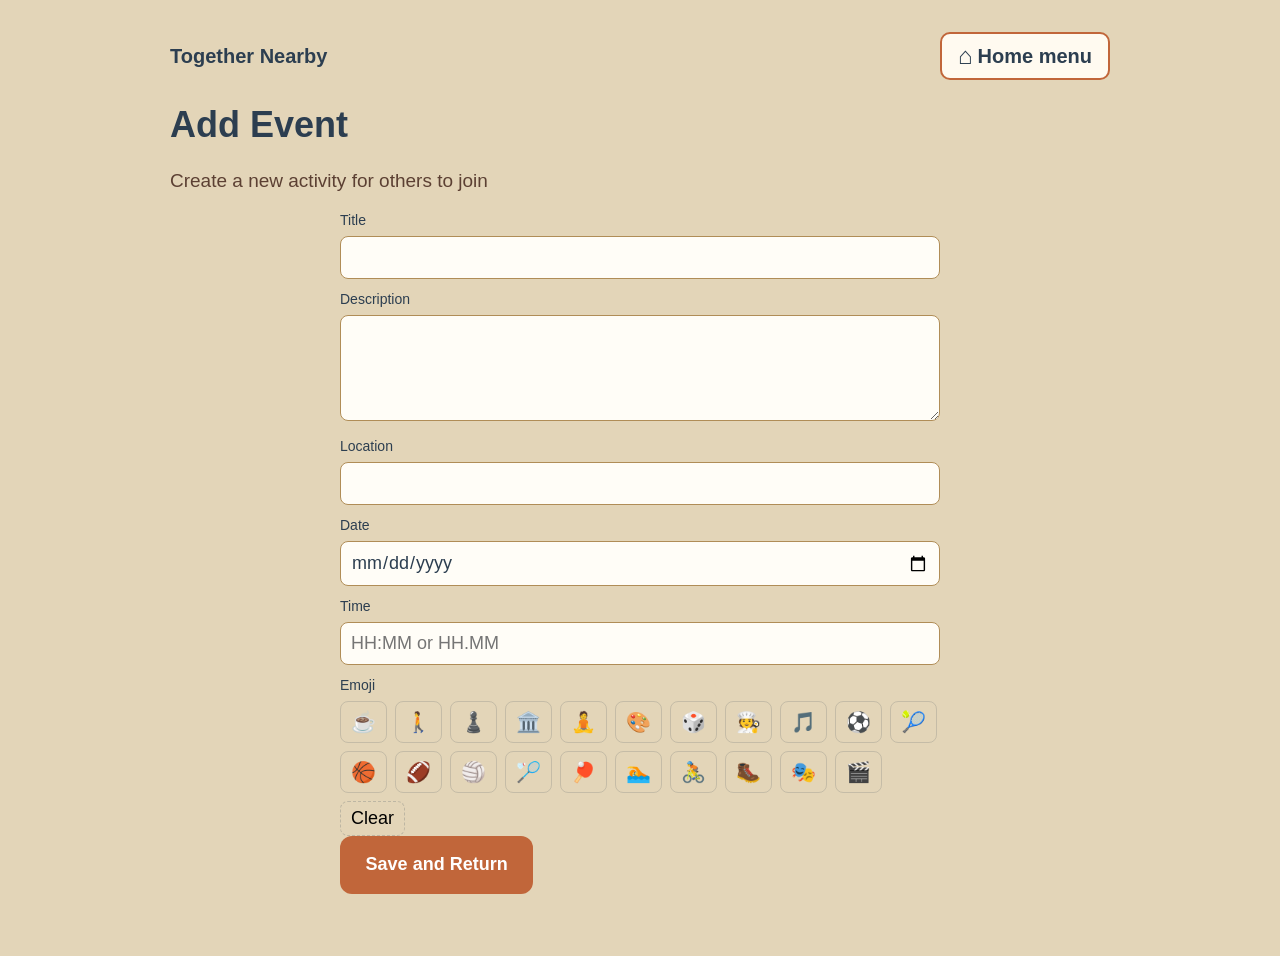
==== MeetTogether/addEvent.html @ 5e83ce13 "First Commit for together nearby" ====
<!DOCTYPE html>
<html lang="en">
<head>
    <meta charset="UTF-8">
    <meta name="viewport" content="width=device-width, initial-scale=1.0">
    <title>Add Event - Together Nearby</title>
    <link rel="stylesheet" href="style.css">
</head>
<body>

<div class="container">

    <header class="topbar">
        <div class="brand">Together Nearby</div>
        <nav class="home-menu-wrap">
            <button class="home-menu-button" type="button" aria-expanded="false" aria-controls="homeMenu"><span aria-hidden="true">⌂</span> Home menu</button>
            <div class="home-menu" id="homeMenu">
                <a href="SplashPage.html">Home</a>
                <a href="settings.html">Settings</a>
                <a href="friends.html">Friends</a>
                <a href="profile.html">Profile</a>
                <a href="favourites.html">Favourites</a>
                <a href="login.html">Log in</a>
            </div>
        </nav>
    </header>
    <h1>Add Event</h1>
    <p class="subtitle">Create a new activity for others to join</p>

    <main style="max-width:600px;margin:20px auto;text-align:left;">
        <form id="addEventForm" novalidate>
            <label for="eventTitle">Title</label>
            <input id="eventTitle" type="text" required aria-required="true">
            <p class="field-error" id="eventTitleError">Field is required.</p>

            <label for="eventDescription">Description</label>
            <textarea id="eventDescription" rows="4" required aria-required="true"></textarea>
            <p class="field-error" id="eventDescriptionError">Field is required.</p>

            <label for="eventLocation">Location</label>
            <input id="eventLocation" type="text" required aria-required="true">
            <p class="field-error" id="eventLocationError">Field is required.</p>

            <label for="eventDate">Date</label>
            <input id="eventDate" type="date" required aria-required="true">
            <p class="field-error" id="eventDateError">Field is required.</p>

            <label for="eventTime">Time</label>
            <input id="eventTime" type="text" inputmode="numeric" placeholder="HH:MM or HH.MM" maxlength="5" pattern="(?:[01]\d|2[0-3])[:.][0-5]\d" required aria-required="true">
            <p class="field-error" id="eventTimeError">Field is required.</p>

                <label for="eventEmoji">Emoji</label>
                <input id="eventEmoji" type="hidden" value="">
                <div class="emoji-picker" id="emojiPicker" aria-label="Choose an emoji">
                    <button type="button" class="emoji-option" data-emoji="☕">☕</button>
                    <button type="button" class="emoji-option" data-emoji="🚶">🚶</button>
                    <button type="button" class="emoji-option" data-emoji="♟️">♟️</button>
                    <button type="button" class="emoji-option" data-emoji="🏛️">🏛️</button>
                    <button type="button" class="emoji-option" data-emoji="🧘">🧘</button>
                    <button type="button" class="emoji-option" data-emoji="🎨">🎨</button>
                    <button type="button" class="emoji-option" data-emoji="🎲">🎲</button>
                    <button type="button" class="emoji-option" data-emoji="🧑‍🍳">🧑‍🍳</button>
                    <button type="button" class="emoji-option" data-emoji="🎵">🎵</button>
                    <button type="button" class="emoji-option" data-emoji="⚽">⚽</button>
                    <button type="button" class="emoji-option" data-emoji="🎾">🎾</button>
                    <button type="button" class="emoji-option" data-emoji="🏀">🏀</button>
                    <button type="button" class="emoji-option" data-emoji="🏈">🏈</button>
                    <button type="button" class="emoji-option" data-emoji="🏐">🏐</button>
                    <button type="button" class="emoji-option" data-emoji="🏸">🏸</button>
                    <button type="button" class="emoji-option" data-emoji="🏓">🏓</button>
                    <button type="button" class="emoji-option" data-emoji="🏊">🏊</button>
                    <button type="button" class="emoji-option" data-emoji="🚴">🚴</button>
                    <button type="button" class="emoji-option" data-emoji="🥾">🥾</button>
                    <button type="button" class="emoji-option" data-emoji="🎭">🎭</button>
                    <button type="button" class="emoji-option" data-emoji="🎬">🎬</button>
                    <button type="button" class="emoji-clear">Clear</button>
                </div>

            <button class="add-btn" type="submit">Save and Return</button>
        </form>

        <p id="addMessage" class="add-message" aria-live="polite"></p>
    </main>

</div>

<script src="database.js"></script>
<script src="script.js"></script>

</body>
</html>
---- MeetTogether/style.css ----
:root{
    --bg:#e3d5b8;
    --card:#fffaf0;
    --muted:#5c4033;
    --accent:#c1663a;
    --success:#d9a441;
    --navy:#2c3e50;
    --gold:#d9a441;
    --brass:#b08d57;
    --neon-highlight:#39ff14;
    --hover:#f7e8c4;
    --input:#fffdf7;
    --line:#e6e9ef;
}

*{box-sizing:border-box}

body{
    margin:0;
    background:var(--bg);
    font-family: 'Segoe UI', Roboto, 'Helvetica Neue', Arial, sans-serif;
    color:var(--navy);
    -webkit-font-smoothing:antialiased;
}

.container{
    max-width: min(980px, 96%);
    margin:2rem auto;
    padding:0 1.25rem;
}

.topbar{
    display:flex;
    justify-content:space-between;
    align-items:center;
    margin-bottom:8px;
    position:relative;
    z-index:100;
}
.container:not(.splash-hero) > .topbar{z-index:1000}
.container:not(.splash-hero) > main{position:relative;z-index:1}

.brand{font-size:20px;font-weight:700}

.home-btn{
    display:inline-block;
    padding:8px 12px;
    background:transparent;
    border:1px solid rgba(15,23,42,0.06);
    border-radius:8px;
    color:var(--navy);
    text-decoration:none;
    font-size:14px;
}

.home-menu-wrap{position:relative;z-index:110}
.splash-menu{z-index:110}
.home-menu-button{min-height:48px;padding:10px 16px;border:2px solid var(--accent);border-radius:10px;background:var(--card);color:var(--navy);font-size:16px;font-weight:700}
.home-menu-button span{font-size:24px;line-height:0;vertical-align:-2px;margin-right:5px}
.home-menu-button:focus,.home-menu-button:hover{background:var(--hover);outline:3px solid rgba(217,164,65,0.38)}
.home-menu{display:none;position:absolute;z-index:1001;right:0;top:calc(100% + 8px);min-width:210px;padding:8px;background:var(--card);border:1px solid var(--brass);border-radius:10px;box-shadow:0 10px 24px rgba(44,62,80,0.18)}
.home-menu.is-open{display:block}
.home-menu a{display:block;padding:14px 16px;color:var(--navy);text-decoration:none;font-size:18px;border-radius:7px}
.home-menu a:hover,.home-menu a:focus{background:var(--hover);outline:2px solid var(--gold);outline-offset:-2px}

.subtitle{color:var(--muted);margin-top:4px;margin-bottom:20px}

.main{display:flex;flex-direction:column;align-items:center}

.card{
    width:100%;
    max-width: min(740px, 100%);
    background:var(--card);
    border-radius:0.9rem;
    overflow:hidden;
    box-shadow:0 6px 30px rgba(2,6,23,0.08);
}


.card-header{display:flex;align-items:center;gap:0.75rem;padding:1.1rem 1.25rem 0.35rem}
.emoji{font-size:clamp(28px,6vw,40px);line-height:1}
.card h2{margin:0;font-size:clamp(20px,3vw,26px)}

.card p{padding:0 1.25rem 1.1rem;color:var(--muted);line-height:1.45}

.buttons{margin-top:20px;display:flex;gap:14px;justify-content:center}

.button-base, button, .btn{
    border:0;padding:clamp(0.75rem,2.5vw,1.15rem) clamp(1.2rem,3.5vw,1.6rem);border-radius:0.85rem;font-size:clamp(16px,2.2vw,18px);cursor:pointer;transition:transform .12s ease,box-shadow .12s ease;display:inline-flex;align-items:center;justify-content:center
}

.skip{background:#c1663a;color:white;border-radius:0.75rem}
.like{background:var(--success);color:var(--navy);border-radius:0.75rem}

.skip:hover,.like:hover{transform:translateY(-2px)}

.add-btn{display:inline-flex;margin-top:0;padding:clamp(0.75rem,2.5vw,1.15rem) clamp(1.2rem,3.5vw,1.6rem);background:var(--accent);color:white;border-radius:0.75rem;border:none;cursor:pointer;font-weight:600;align-items:center;justify-content:center}
.add-btn:focus{outline:3px solid rgba(193,102,58,0.3)}
.btn-outline{padding:clamp(0.75rem,2.5vw,1.15rem) clamp(1.2rem,3.5vw,1.6rem);border-radius:0.75rem}

form label{display:block;margin-top:12px;font-size:14px;color:var(--navy)}
form input, form textarea, form select{width:100%;padding:10px;border:1px solid var(--brass);border-radius:8px;margin-top:8px;background:var(--input);color:var(--navy);font:inherit}
#addEventForm input:not([type="hidden"]):focus, #addEventForm textarea:focus, #addEventForm select:focus{border-color:var(--neon-highlight);outline:3px solid var(--neon-highlight);outline-offset:2px;box-shadow:0 0 0 1px var(--navy)}
form input.field-invalid, form textarea.field-invalid, form select.field-invalid{border-color:#dc2626;background:#fef2f2;box-shadow:0 0 0 2px rgba(220,38,38,0.12)}
.field-error{display:none;margin:5px 0 0;color:#b91c1c;font-size:13px;font-weight:600}
.field-error.is-visible{display:block}

/* Emoji picker */
.emoji-picker{display:flex;flex-wrap:wrap;gap:8px;margin-top:8px}
.emoji-option{background:transparent;border:1px solid rgba(44,62,80,0.16);padding:8px 10px;border-radius:8px;font-size:20px;cursor:pointer}
.emoji-option.selected{background:var(--hover);border-color:var(--gold)}
.emoji-clear{background:transparent;border:1px dashed rgba(44,62,80,0.2);padding:6px 10px;border-radius:8px;cursor:pointer}

.add-message{margin-top:10px;color:var(--accent);min-height:20px}

.simple-page{max-width:760px;margin:2rem auto}
.narrow-page{max-width:600px}
.simple-page h1{font-size:clamp(30px,5vw,42px);margin-bottom:8px}
.simple-form{background:var(--card);padding:clamp(1.25rem,4vw,2rem);border-radius:12px;box-shadow:0 6px 30px rgba(2,6,23,0.08)}
.simple-form label{font-size:18px;margin-top:18px}
.simple-form input{font-size:18px;padding:14px}
.simple-form .add-btn{margin-top:24px;min-height:52px;font-size:18px}
.helper-text,.empty-state{color:var(--muted);font-size:17px;line-height:1.5}
.data-list{display:grid;gap:14px}
.data-item{display:flex;gap:16px;align-items:flex-start;background:var(--card);padding:18px;border-radius:12px;box-shadow:0 6px 20px rgba(2,6,23,0.07)}
.data-item h2{font-size:22px;margin:0 0 6px}
.data-item p{margin:4px 0;color:var(--muted);font-size:17px;line-height:1.45}
.data-item-icon,.avatar{display:grid;place-items:center;flex:0 0 52px;width:52px;height:52px;border-radius:50%;background:var(--hover);font-size:28px}
.avatar{background:var(--hover);color:var(--navy);font-size:24px;font-weight:700}
.item-detail{font-size:16px!important}
.event-organizer{font-size:16px!important;color:#475569!important;font-weight:600}
.small-action{margin-top:10px;padding:9px 14px;background:var(--accent);color:white;border:0;border-radius:8px;font-size:16px;font-weight:600;cursor:pointer}
.small-action:hover,.small-action:focus{background:#a84f2e;outline:3px solid rgba(193,102,58,0.24)}
.section-heading{margin-top:38px;font-size:25px}
.settings-list{background:var(--card);border-radius:12px;box-shadow:0 6px 30px rgba(2,6,23,0.08);overflow:hidden}
.setting-row{display:flex;justify-content:space-between;align-items:center;gap:20px;padding:20px;border-bottom:1px solid var(--line);font-size:18px}
.setting-row:last-child{border-bottom:0}
.setting-row strong,.setting-row small{display:block}
.setting-row small{color:var(--muted);margin-top:5px;font-size:16px}
.setting-row input{width:24px;height:24px;accent-color:var(--accent)}
.dark-mode{
    --bg:#1a1a1a;
    --card:#2c3e50;
    --muted:#e3d5b8;
    --navy:#fffaf0;
    --hover:#5c4033;
    --input:#202a33;
    --line:#b08d57;
}
.dark-mode .home-menu-button{background:var(--card)}
.dark-mode .field-error{color:#ffb4a2}
.reduced-motion *{animation:none!important;transition:none!important}
.large-text{font-size:18px}
.large-text .home-menu a,.large-text .home-menu-button{font-size:20px}
.large-text .subtitle,.large-text .helper-text,.large-text .empty-state{font-size:19px}

.page-transition{position:fixed;inset:0;z-index:2000;display:flex;align-items:center;justify-content:center;gap:12px;background:var(--bg);color:var(--navy);font-size:18px;font-weight:700;opacity:0;pointer-events:none;transition:opacity .18s ease}
.page-transition.is-visible{opacity:1;pointer-events:auto}
.page-transition-vinyl{width:56px;height:56px;object-fit:contain}

/* Splash tweaks */
.splash-hero{display:flex;flex-direction:column;justify-content:center;align-items:center;min-height:60vh;max-width:min(820px,96%);margin:0 auto;padding:clamp(1rem,4vw,2.5rem)}
.splash-hero h1,
.splash-hero .subtitle{
    opacity:0;
    transform:translateY(18px) scale(0.97);
    animation:page-load-pop 700ms cubic-bezier(0.22,1,0.36,1) forwards;
}
.splash-hero .subtitle{animation-delay:140ms}
.splash-cta a{
    opacity:0;
    transform:translateY(18px) scale(0.97);
    animation:page-load-pop 700ms cubic-bezier(0.22,1,0.36,1) forwards;
}
.splash-cta a:first-child{animation-delay:280ms}
.splash-cta a:nth-child(2){animation-delay:420ms}
.splash-disco-ball{width:clamp(150px,32vw,240px);margin-top:clamp(1.5rem,4vw,2.5rem);opacity:0;transform:translateY(18px) rotate(-4deg) scale(.97);animation:disco-ball-arrive 850ms cubic-bezier(0.22,1,0.36,1) 560ms forwards, disco-ball-sway 5s ease-in-out 1.4s infinite}
@keyframes disco-ball-arrive{to{opacity:1;transform:translateY(0) rotate(0) scale(1)}}
@keyframes disco-ball-sway{0%,100%{transform:rotate(-3deg)}50%{transform:rotate(3deg)}}
.container:not(.splash-hero) > *{
    opacity:0;
    transform:translateY(18px) scale(0.97);
    animation:page-load-pop 700ms cubic-bezier(0.22,1,0.36,1) forwards;
}
.container:not(.splash-hero) > *:nth-child(2){animation-delay:140ms}
.container:not(.splash-hero) > *:nth-child(3){animation-delay:280ms}
@keyframes page-load-pop{
    to{opacity:1;transform:translateY(0) scale(1)}
}
@media (prefers-reduced-motion:reduce){
    .splash-hero h1,
    .splash-hero .subtitle,
    .splash-cta a,
    .splash-disco-ball,
    .container:not(.splash-hero) > *{animation:none;opacity:1;transform:none}
}
.splash-cta{display:flex;gap:clamp(0.6rem,1.8vw,1rem);justify-content:flex-start;margin-top:1.5rem;flex-wrap:wrap;align-items:center}

/* remove underline on splash links and ensure anchors behave like buttons */
.splash-cta a{display:inline-flex;align-items:center;justify-content:center;text-decoration:none;line-height:1;vertical-align:middle}

/* make Add button green (success) */
.btn-outline{background:var(--success);border:1px solid rgba(44,62,80,0.12);color:white;padding:14px 22px;border-radius:12px}

/* Larger, consistent CTA sizing on the splash */
.splash-cta a.add-btn,
.splash-cta a.btn-outline{
    padding: clamp(0.9rem,4vw,1.35rem) clamp(1.4rem,6vw,2.4rem);
    font-size: clamp(18px,3.5vw,20px);
    min-width: 150px;
    min-height: clamp(48px,6.5vh,64px);
}

/* center CTA on small screens */
@media (max-width:700px){
    .splash-cta{justify-content:center}
    .splash-hero{text-align:center;padding:clamp(0.8rem,3.5vw,1.6rem)}
    .splash-cta{flex-direction:column;gap:0.75rem}
    .splash-cta a{width:100%;max-width:100%}
    .topbar{align-items:flex-start;gap:12px}
    .home-menu-button{font-size:15px;padding:9px 12px}
    .home-menu{left:0;right:auto}
}

@media (max-width:700px){
    .card img{height:200px}
    .container{padding:0 14px}
}
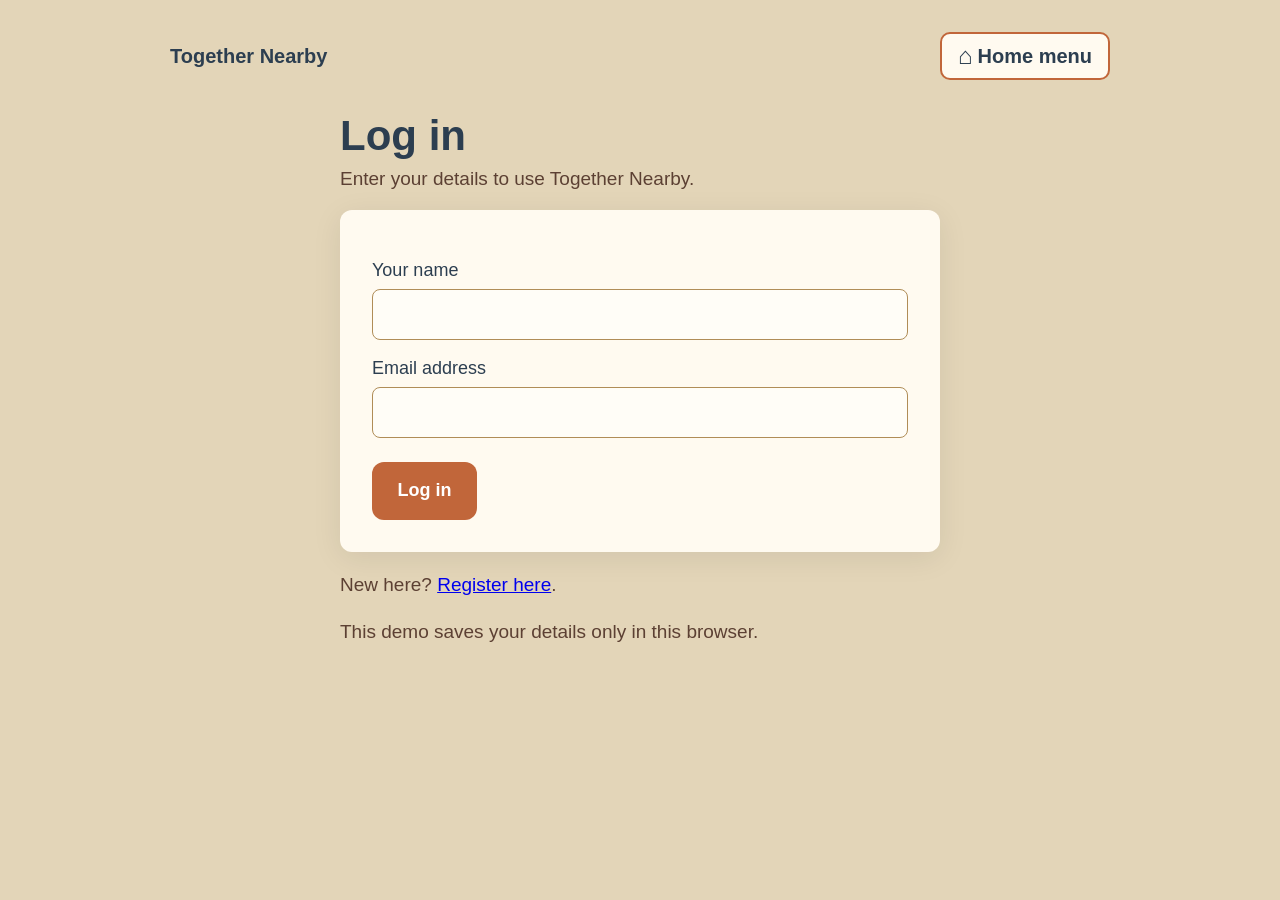
==== commit 142a808c: "full version" ====
--- a/MeetTogether/addEvent.html
+++ b/MeetTogether/addEvent.html
@@ -24,8 +24,8 @@
             </div>
         </nav>
     </header>
-    <h1>Add Event</h1>
-    <p class="subtitle">Create a new activity for others to join</p>
+    <h1 id="eventFormHeading">Add Event</h1>
+    <p id="eventFormSubtitle" class="subtitle">Create a new activity for others to join</p>
 
     <main style="max-width:600px;margin:20px auto;text-align:left;">
         <form id="addEventForm" novalidate>
@@ -61,6 +61,7 @@
                     <button type="button" class="emoji-option" data-emoji="🎲">🎲</button>
                     <button type="button" class="emoji-option" data-emoji="🧑‍🍳">🧑‍🍳</button>
                     <button type="button" class="emoji-option" data-emoji="🎵">🎵</button>
+                    <button type="button" class="emoji-option" data-emoji="💃">💃</button>
                     <button type="button" class="emoji-option" data-emoji="⚽">⚽</button>
                     <button type="button" class="emoji-option" data-emoji="🎾">🎾</button>
                     <button type="button" class="emoji-option" data-emoji="🏀">🏀</button>
@@ -76,7 +77,7 @@
                     <button type="button" class="emoji-clear">Clear</button>
                 </div>
 
-            <button class="add-btn" type="submit">Save and Return</button>
+            <button id="eventSubmitButton" class="add-btn" type="submit">Save and Return</button>
         </form>
 
         <p id="addMessage" class="add-message" aria-live="polite"></p>
--- a/MeetTogether/style.css
+++ b/MeetTogether/style.css
@@ -123,6 +123,7 @@
 .helper-text,.empty-state{color:var(--muted);font-size:17px;line-height:1.5}
 .data-list{display:grid;gap:14px}
 .data-item{display:flex;gap:16px;align-items:flex-start;background:var(--card);padding:18px;border-radius:12px;box-shadow:0 6px 20px rgba(2,6,23,0.07)}
+.data-item-content{flex:1;min-width:0}
 .data-item h2{font-size:22px;margin:0 0 6px}
 .data-item p{margin:4px 0;color:var(--muted);font-size:17px;line-height:1.45}
 .data-item-icon,.avatar{display:grid;place-items:center;flex:0 0 52px;width:52px;height:52px;border-radius:50%;background:var(--hover);font-size:28px}
@@ -130,6 +131,9 @@
 .item-detail{font-size:16px!important}
 .event-organizer{font-size:16px!important;color:#475569!important;font-weight:600}
 .small-action{margin-top:10px;padding:9px 14px;background:var(--accent);color:white;border:0;border-radius:8px;font-size:16px;font-weight:600;cursor:pointer}
+.event-actions{display:flex;gap:10px;flex-wrap:wrap}
+.event-actions .small-action{display:inline-flex;text-decoration:none;margin-top:10px}
+.delete-action{background:var(--navy);color:var(--card)}
 .small-action:hover,.small-action:focus{background:#a84f2e;outline:3px solid rgba(193,102,58,0.24)}
 .section-heading{margin-top:38px;font-size:25px}
 .settings-list{background:var(--card);border-radius:12px;box-shadow:0 6px 30px rgba(2,6,23,0.08);overflow:hidden}
@@ -149,6 +153,51 @@
 }
 .dark-mode .home-menu-button{background:var(--card)}
 .dark-mode .field-error{color:#ffb4a2}
+.interest-dialog{max-width:520px;border:1px solid var(--brass);border-radius:12px;padding:28px;background:var(--card);color:var(--navy);box-shadow:0 14px 40px rgba(26,26,26,0.3)}
+.terms-dialog{max-width:560px;border:1px solid var(--brass);border-radius:12px;padding:28px;background:var(--card);color:var(--navy);box-shadow:0 14px 40px rgba(26,26,26,0.3)}
+.terms-dialog::backdrop{background:rgba(26,26,26,0.7)}
+.terms-dialog h2{margin-top:0}
+.terms-dialog p{color:var(--muted);line-height:1.5}
+.terms-check{display:flex;align-items:flex-start;gap:10px;margin-top:18px;color:var(--navy);font-weight:600}
+.terms-check input{width:20px;height:20px;accent-color:var(--accent)}
+.terms-dialog button:disabled{opacity:.5;cursor:not-allowed}
+.interest-dialog::backdrop{background:rgba(26,26,26,0.58)}
+.interest-dialog h2{margin-top:0}
+.interest-dialog p{color:var(--muted);line-height:1.5}
+.dialog-actions{display:flex;justify-content:flex-end;gap:12px;flex-wrap:wrap;margin-top:22px}
+.chat-layout{display:grid;grid-template-columns:minmax(180px, .7fr) minmax(0, 1.5fr);gap:18px;align-items:start}
+.chat-rooms-panel,.chat-window{background:var(--card);border:1px solid var(--brass);border-radius:12px;padding:18px}
+.chat-rooms-panel h2,.chat-window h2{margin:0 0 14px;color:var(--navy)}
+.chat-room-list{display:grid;gap:8px}
+.chat-room-option{width:100%;padding:12px;text-align:left;border:1px solid transparent;border-radius:8px;background:transparent;color:var(--navy);font:inherit;cursor:pointer}
+.chat-room-option:hover,.chat-room-option:focus,.chat-room-option.selected{background:var(--hover);border-color:var(--gold);outline:2px solid var(--gold);outline-offset:1px}
+.chat-room-option{display:flex;align-items:center;gap:10px}
+.chat-room-emoji{font-size:24px;line-height:1}
+.chat-room-meta{margin-top:-8px;margin-bottom:10px;color:var(--muted)}
+.organiser-link,.back-link{color:var(--accent);font-weight:700}
+.organiser-link:hover,.organiser-link:focus,.back-link:hover,.back-link:focus{outline:2px solid var(--gold);outline-offset:2px}
+.chat-messages{min-height:220px;max-height:48vh;overflow-y:auto;display:grid;align-content:start;gap:10px;padding:8px 0}
+.chat-message{padding:10px 12px;background:var(--hover);border-left:3px solid var(--accent);border-radius:7px}
+.chat-message strong{color:var(--navy)}
+.chat-message p{margin:4px 0 0;color:var(--muted);white-space:pre-wrap;overflow-wrap:anywhere}
+.chat-form{display:flex;gap:10px;margin-top:14px}
+.chat-form input{margin-top:0;flex:1}
+.chat-form .add-btn{padding:10px 18px}
+.visually-hidden{position:absolute;width:1px;height:1px;padding:0;margin:-1px;overflow:hidden;clip:rect(0,0,0,0);white-space:nowrap;border:0}
+.organiser-heading{display:flex;align-items:center;gap:16px}
+.organiser-heading h1{margin:0}
+.organiser-heading .subtitle{margin:5px 0 0}
+.review-form{margin-top:24px}
+.review-form h2{margin-top:0}
+.review-form select,.review-form textarea{width:100%;padding:10px;border:1px solid var(--brass);border-radius:8px;margin-top:8px;background:var(--input);color:var(--navy);font:inherit}
+.review-item{padding:14px 16px;background:var(--hover);border-left:3px solid var(--gold);border-radius:8px}
+.review-item strong{color:var(--gold);letter-spacing:2px}
+.review-item p{margin:7px 0;color:var(--muted);white-space:pre-wrap;overflow-wrap:anywhere}
+.review-item small{color:var(--muted)}
+.advanced-settings{margin-top:18px;background:var(--card);border:1px solid var(--brass);border-radius:12px;padding:0 18px;box-shadow:0 6px 30px rgba(44,62,80,0.1)}
+.advanced-settings summary{padding:18px 0;color:var(--navy);font-weight:700;cursor:pointer}
+.advanced-settings .setting-row{margin:0 -18px;padding:16px 18px;border-top:1px solid var(--line);border-bottom:0}
+.advanced-settings select{padding:8px;border:1px solid var(--brass);border-radius:8px;background:var(--input);color:var(--navy);font:inherit}
 .reduced-motion *{animation:none!important;transition:none!important}
 .large-text{font-size:18px}
 .large-text .home-menu a,.large-text .home-menu-button{font-size:20px}
@@ -220,6 +269,8 @@
     .topbar{align-items:flex-start;gap:12px}
     .home-menu-button{font-size:15px;padding:9px 12px}
     .home-menu{left:0;right:auto}
+    .chat-layout{grid-template-columns:1fr}
+    .chat-form{align-items:stretch;flex-direction:column}
 }
 
 @media (max-width:700px){
